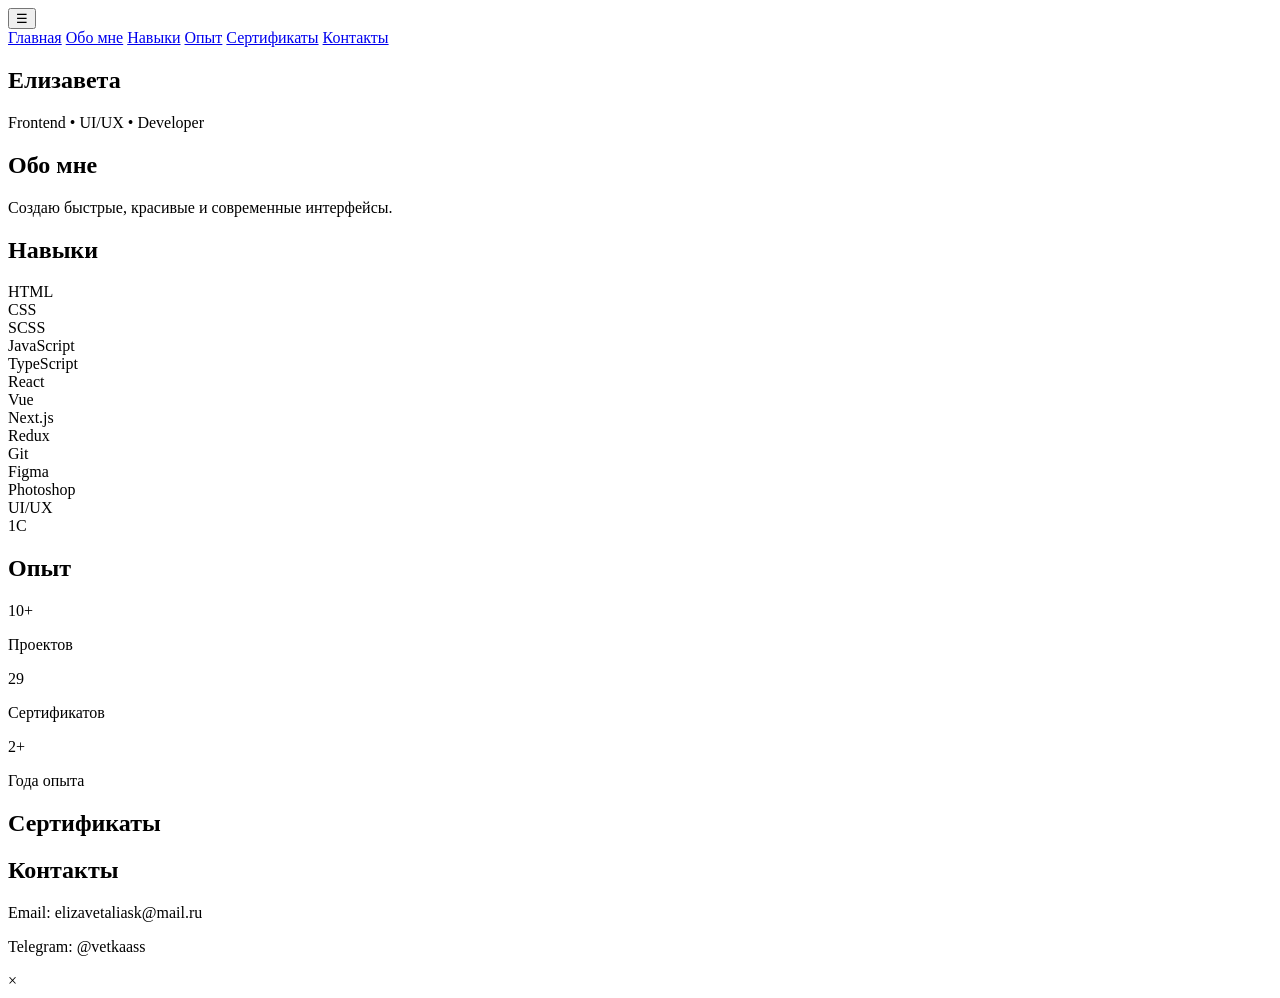
==== index.html @ 57d56503 "index.html" ====
<!DOCTYPE html>
<html lang="ru">
<head>
  <meta charset="UTF-8">
  <meta name="viewport" content="width=device-width, initial-scale=1">
  <title>Elizaveta — Portfolio</title>

  <link rel="stylesheet" href="style.css">
  <link href="https://fonts.googleapis.com/css2?family=Inter:wght@300;400;600;700&display=swap" rel="stylesheet">
</head>

<body>

<div class="bg"></div>
<div class="noise"></div>

<button class="menu" id="menuBtn">☰</button>

<nav class="sidebar" id="sidebar">
  <a href="#hero">Главная</a>
  <a href="#about">Обо мне</a>
  <a href="#skills">Навыки</a>
  <a href="#stats">Опыт</a>
  <a href="#certs">Сертификаты</a>
  <a href="#contacts">Контакты</a>
</nav>

<main>

<section class="hero" id="hero">
  <h1 class="title">Елизавета</h1>
  <p class="subtitle">Frontend • UI/UX • Developer</p>
</section>

<section class="card" id="about">
  <h2>Обо мне</h2>
  <p>Создаю быстрые, красивые и современные интерфейсы.</p>
</section>

<section class="card" id="skills">
  <h2>Навыки</h2>

  <div class="grid">
    <div class="chip">HTML</div>
    <div class="chip">CSS</div>
    <div class="chip">SCSS</div>
    <div class="chip">JavaScript</div>
    <div class="chip">TypeScript</div>
    <div class="chip">React</div>
    <div class="chip">Vue</div>
    <div class="chip">Next.js</div>
    <div class="chip">Redux</div>
    <div class="chip">Git</div>
    <div class="chip">Figma</div>
    <div class="chip">Photoshop</div>
    <div class="chip">UI/UX</div>
    <div class="chip">1C</div>
  </div>
</section>

<section class="card" id="stats">
  <h2>Опыт</h2>

  <div class="stats">
    <div><span>10+</span><p>Проектов</p></div>
    <div><span>29</span><p>Сертификатов</p></div>
    <div><span>2+</span><p>Года опыта</p></div>
  </div>
</section>

<section class="card" id="certs">
  <h2>Сертификаты</h2>
  <div class="gallery" id="gallery"></div>
</section>

<section class="card" id="contacts">
  <h2>Контакты</h2>
  <p>Email: elizavetaliask@mail.ru</p>
  <p>Telegram: @vetkaass</p>
</section>

</main>


<div class="modal" id="modal">
  <span id="close">×</span>
  <img id="modalImg">
</div>

<script src="script.js"></script>
</body>
</html>
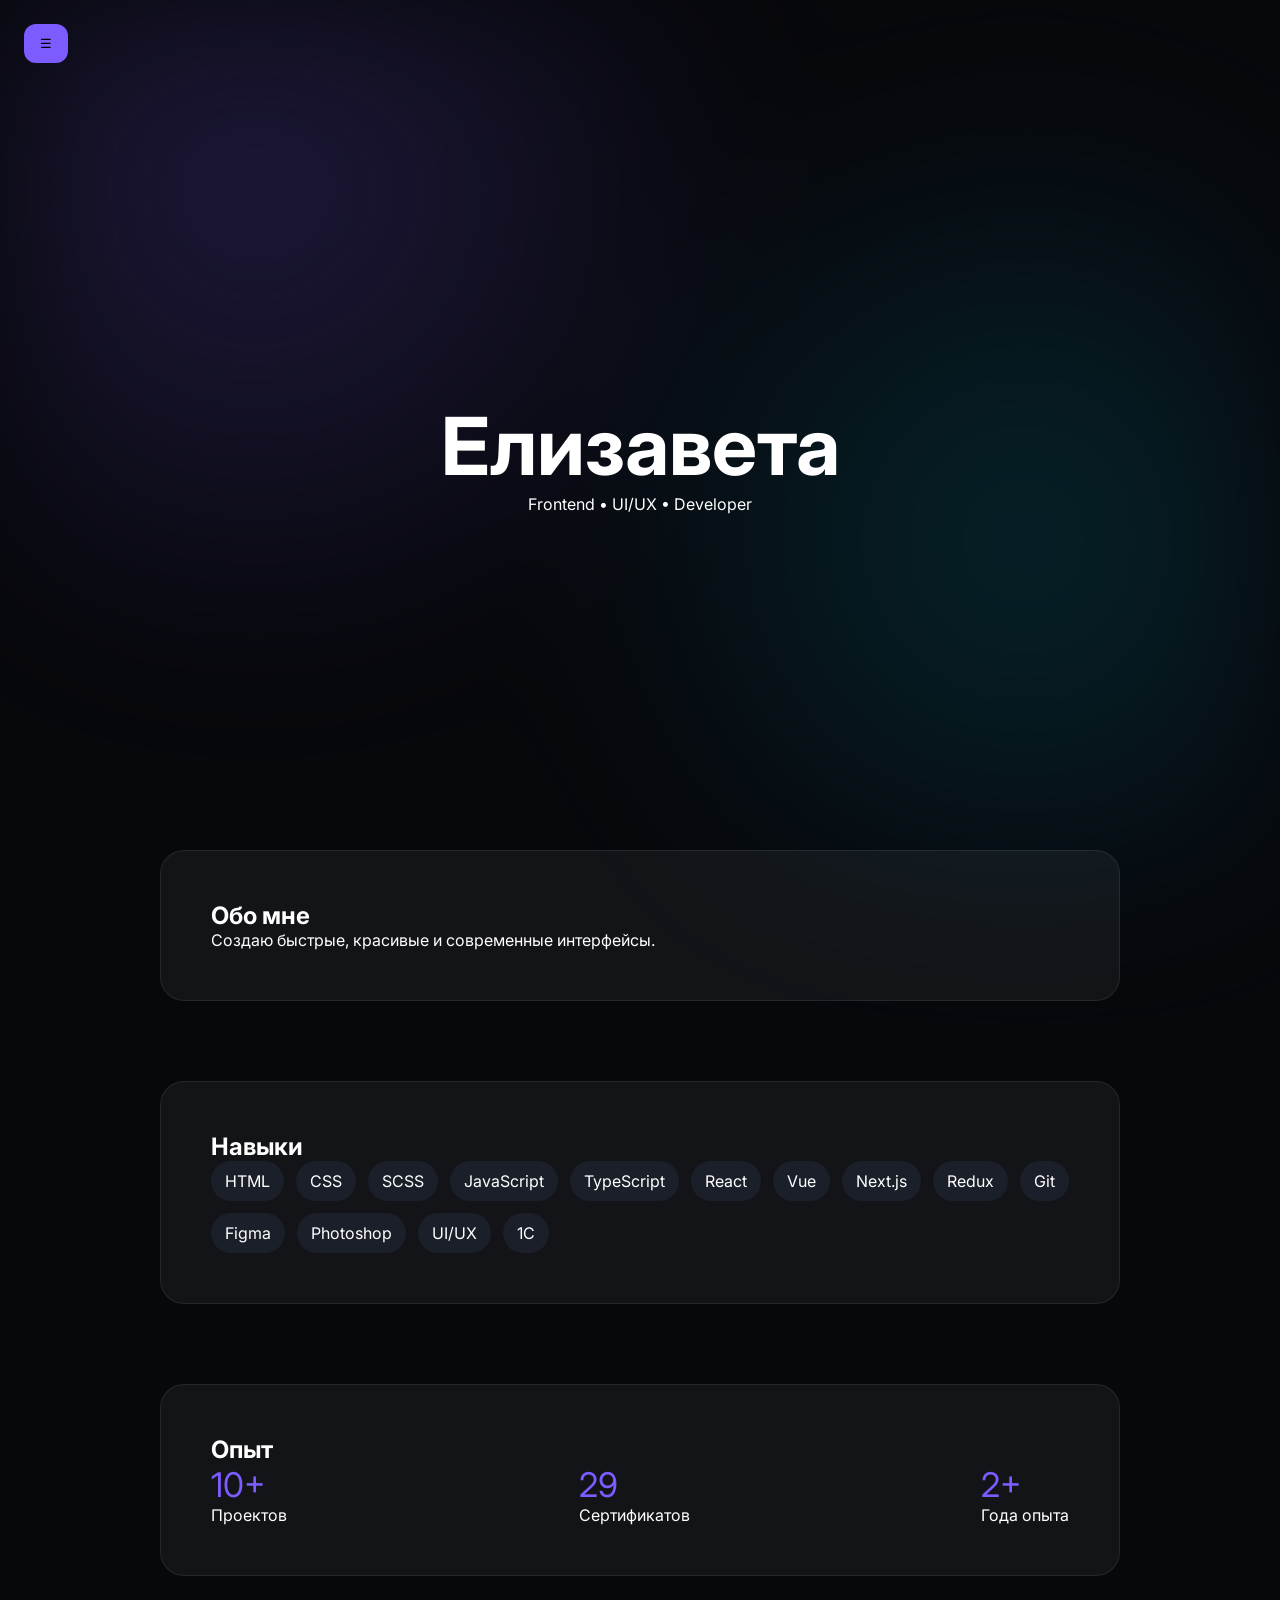
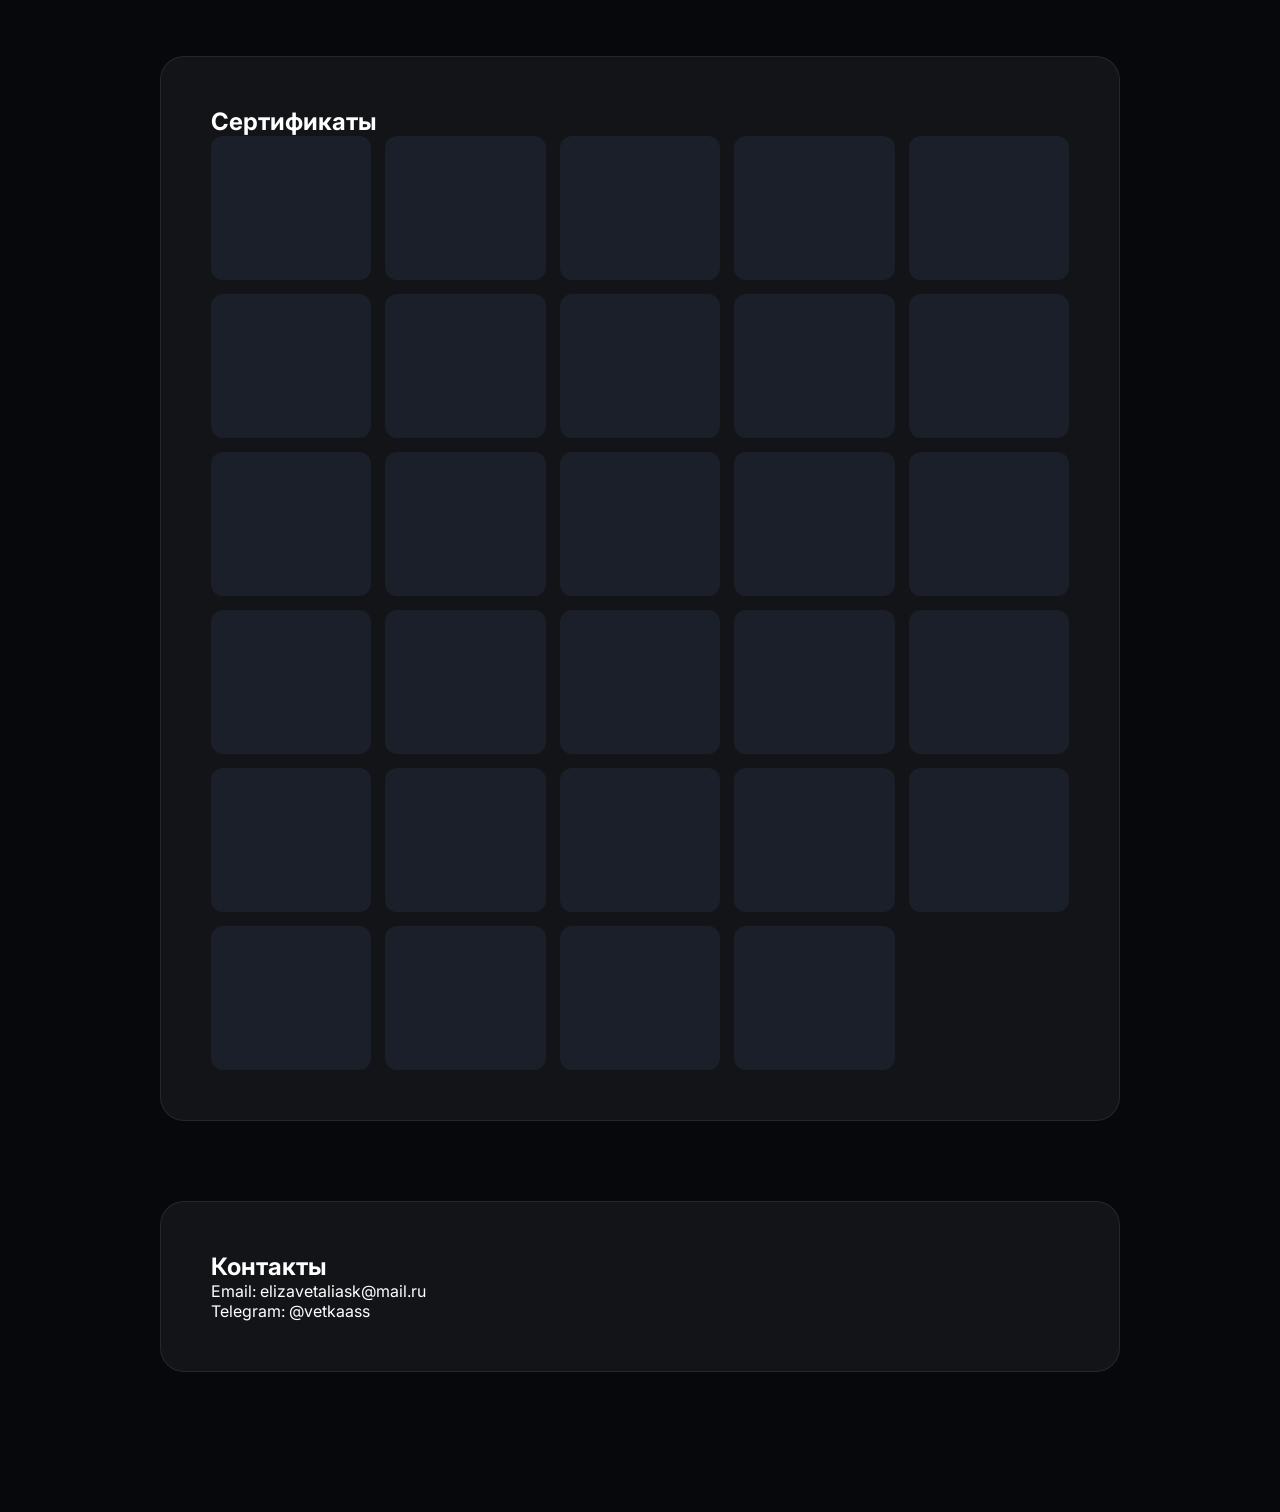
==== commit 34786af5: "change" ====
--- a/index.html
+++ b/index.html
@@ -5,7 +5,7 @@
   <meta name="viewport" content="width=device-width, initial-scale=1">
   <title>Elizaveta — Portfolio</title>
 
-  <link rel="stylesheet" href="style.css">
+  <link rel="stylesheet" href="project/style.css">
   <link href="https://fonts.googleapis.com/css2?family=Inter:wght@300;400;600;700&display=swap" rel="stylesheet">
 </head>
 
@@ -87,6 +87,6 @@
   <img id="modalImg">
 </div>
 
-<script src="script.js"></script>
+<script src="project/script.js"></script>
 </body>
 </html>
--- a/project/style.css
+++ b/project/style.css
@@ -0,0 +1,176 @@
+*{
+  margin:0;
+  padding:0;
+  box-sizing:border-box;
+}
+
+body{
+  font-family:Inter;
+  background:#07080c;
+  color:#fff;
+  overflow-x:hidden;
+}
+
+.noise{
+  position:fixed;
+  inset:0;
+  background:url("https://www.transparenttextures.com/patterns/noise.png");
+  opacity:.03;
+  pointer-events:none;
+}
+
+.bg{
+  position:fixed;
+  inset:0;
+  background:
+    radial-gradient(circle at 20% 20%, #7c5cff33, transparent 40%),
+    radial-gradient(circle at 80% 60%, #00d4ff22, transparent 40%);
+  filter:blur(80px);
+  z-index:-1;
+}
+
+.menu{
+  position:fixed;
+  top:24px;
+  left:24px;
+  padding:12px 16px;
+  border-radius:12px;
+  background:#7c5cff;
+  border:none;
+  cursor:pointer;
+  z-index:1000;
+}
+
+.sidebar{
+  position:fixed;
+  left:-280px;
+  top:0;
+  width:280px;
+  height:100%;
+  background:rgba(20,20,30,.9);
+  backdrop-filter:blur(20px);
+  padding:60px 40px;
+  transition:.4s;
+}
+
+.sidebar.open{left:0}
+
+.sidebar a{
+  display:block;
+  padding:10px 14px;
+  margin:10px 0;
+  border-radius:10px;
+  color:#aaa;
+  text-decoration:none;
+  transition:.25s;
+}
+
+.sidebar a:hover{
+  background:rgba(124,92,255,.15);
+  color:#fff;
+  transform:translateX(6px);
+}
+
+main{
+  max-width:1000px;
+  margin:auto;
+  padding:140px 20px;
+  display:flex;
+  flex-direction:column;
+  gap:80px;
+}
+
+.hero{
+  text-align:center;
+  height:70vh;
+  display:flex;
+  flex-direction:column;
+  justify-content:center;
+}
+
+.title{
+  font-size:80px;
+  will-change:transform;
+}
+
+.card{
+  padding:50px;
+  border-radius:24px;
+  background:rgba(255,255,255,.05);
+  border:1px solid rgba(255,255,255,.08);
+}
+
+.grid{
+  display:flex;
+  flex-wrap:wrap;
+  gap:12px;
+}
+
+.chip{
+  padding:10px 14px;
+  border-radius:999px;
+  background:#1b1f2a;
+}
+
+.stats{
+  display:flex;
+  justify-content:space-between;
+}
+
+.stats span{
+  font-size:34px;
+  color:#7c5cff;
+}
+
+.gallery{
+  display:grid;
+  grid-template-columns:repeat(auto-fill,minmax(140px,1fr));
+  gap:14px;
+}
+
+.item{
+  border-radius:12px;
+  overflow:hidden;
+  background:#1b1f2a;
+  cursor:pointer;
+}
+
+.item img{
+  width:100%;
+  height:140px;
+  object-fit:cover;
+  content-visibility:auto;
+  transition:.3s;
+}
+
+
+.modal{
+  position:fixed;
+  inset:0;
+  background:rgba(0,0,0,.95);
+  display:flex;
+  justify-content:center;
+  align-items:center;
+  opacity:0;
+  visibility:hidden;
+  transition:.25s;
+}
+
+.modal.show{
+  opacity:1;
+  visibility:visible;
+}
+
+.modal img{
+  max-width:85%;
+  max-height:85%;
+  border-radius:12px;
+}
+
+#close{
+  position:absolute;
+  top:20px;
+  right:30px;
+  font-size:40px;
+  cursor:pointer;
+}
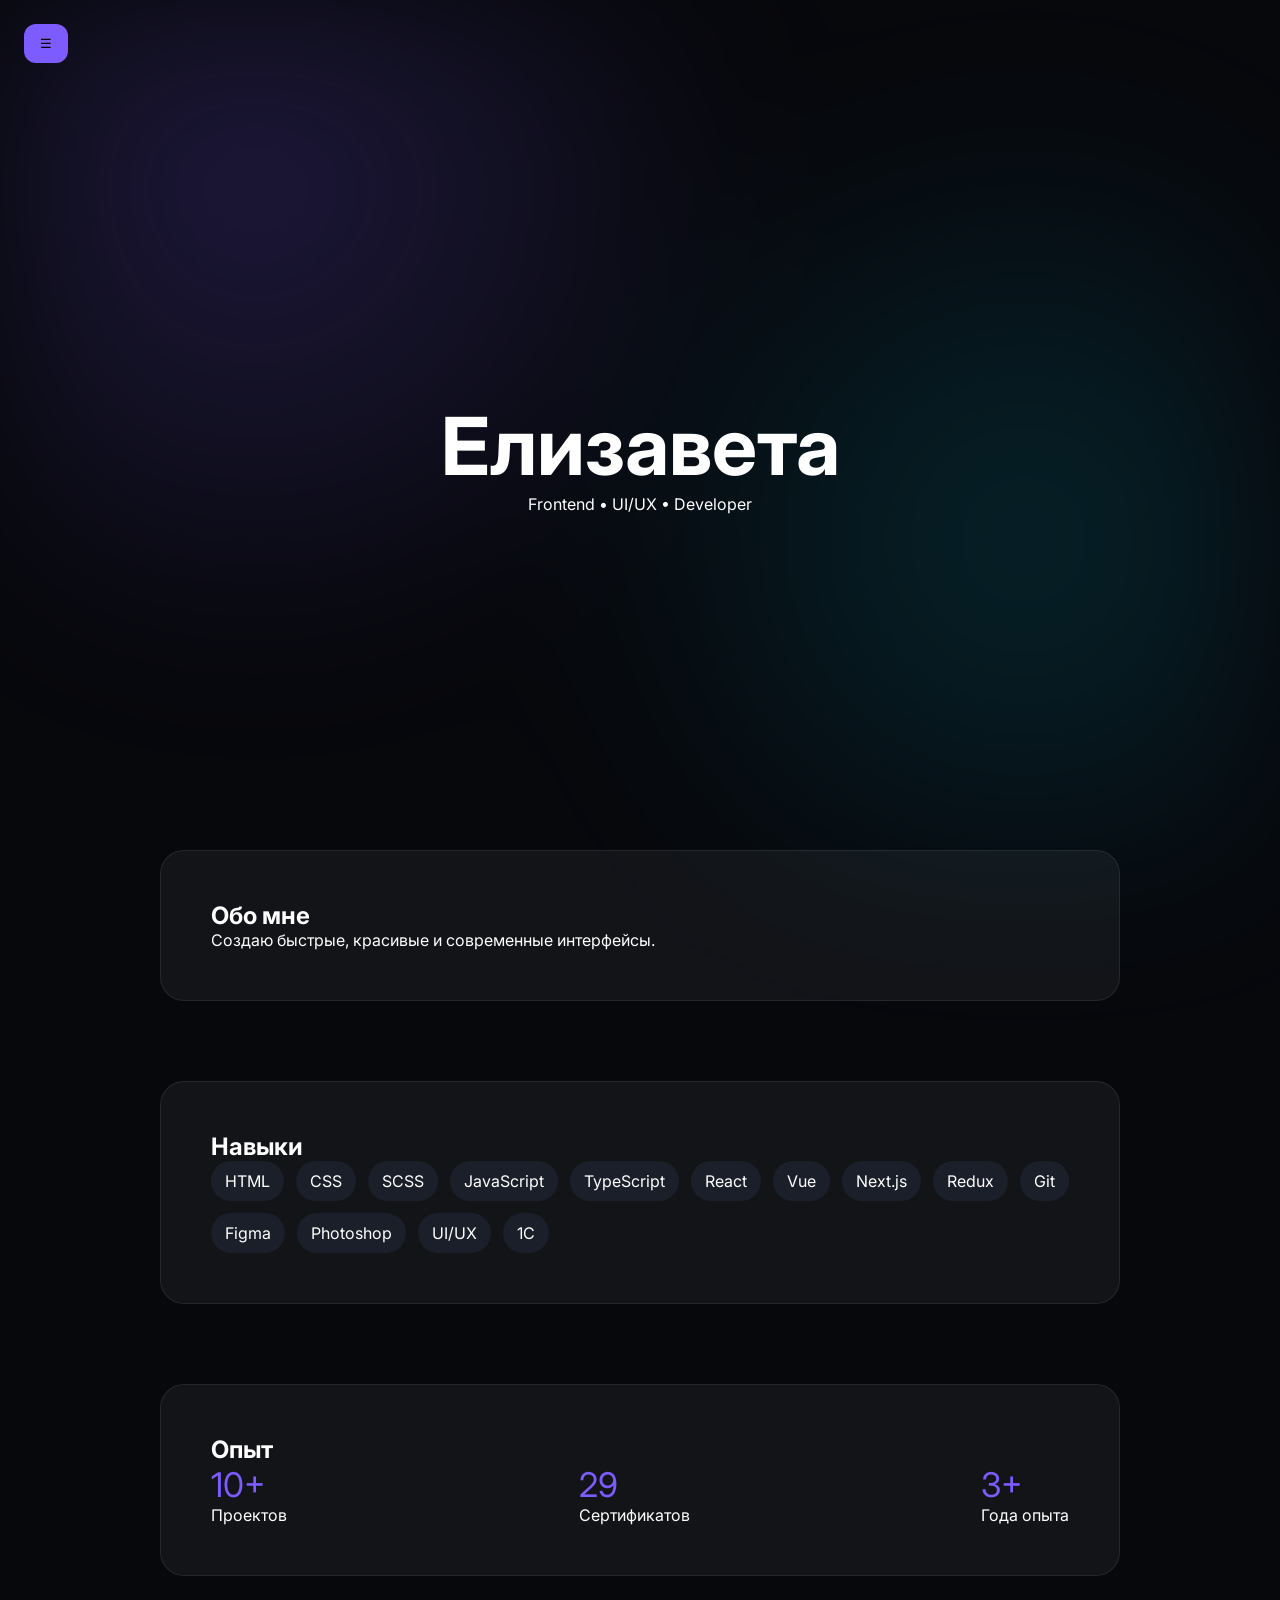
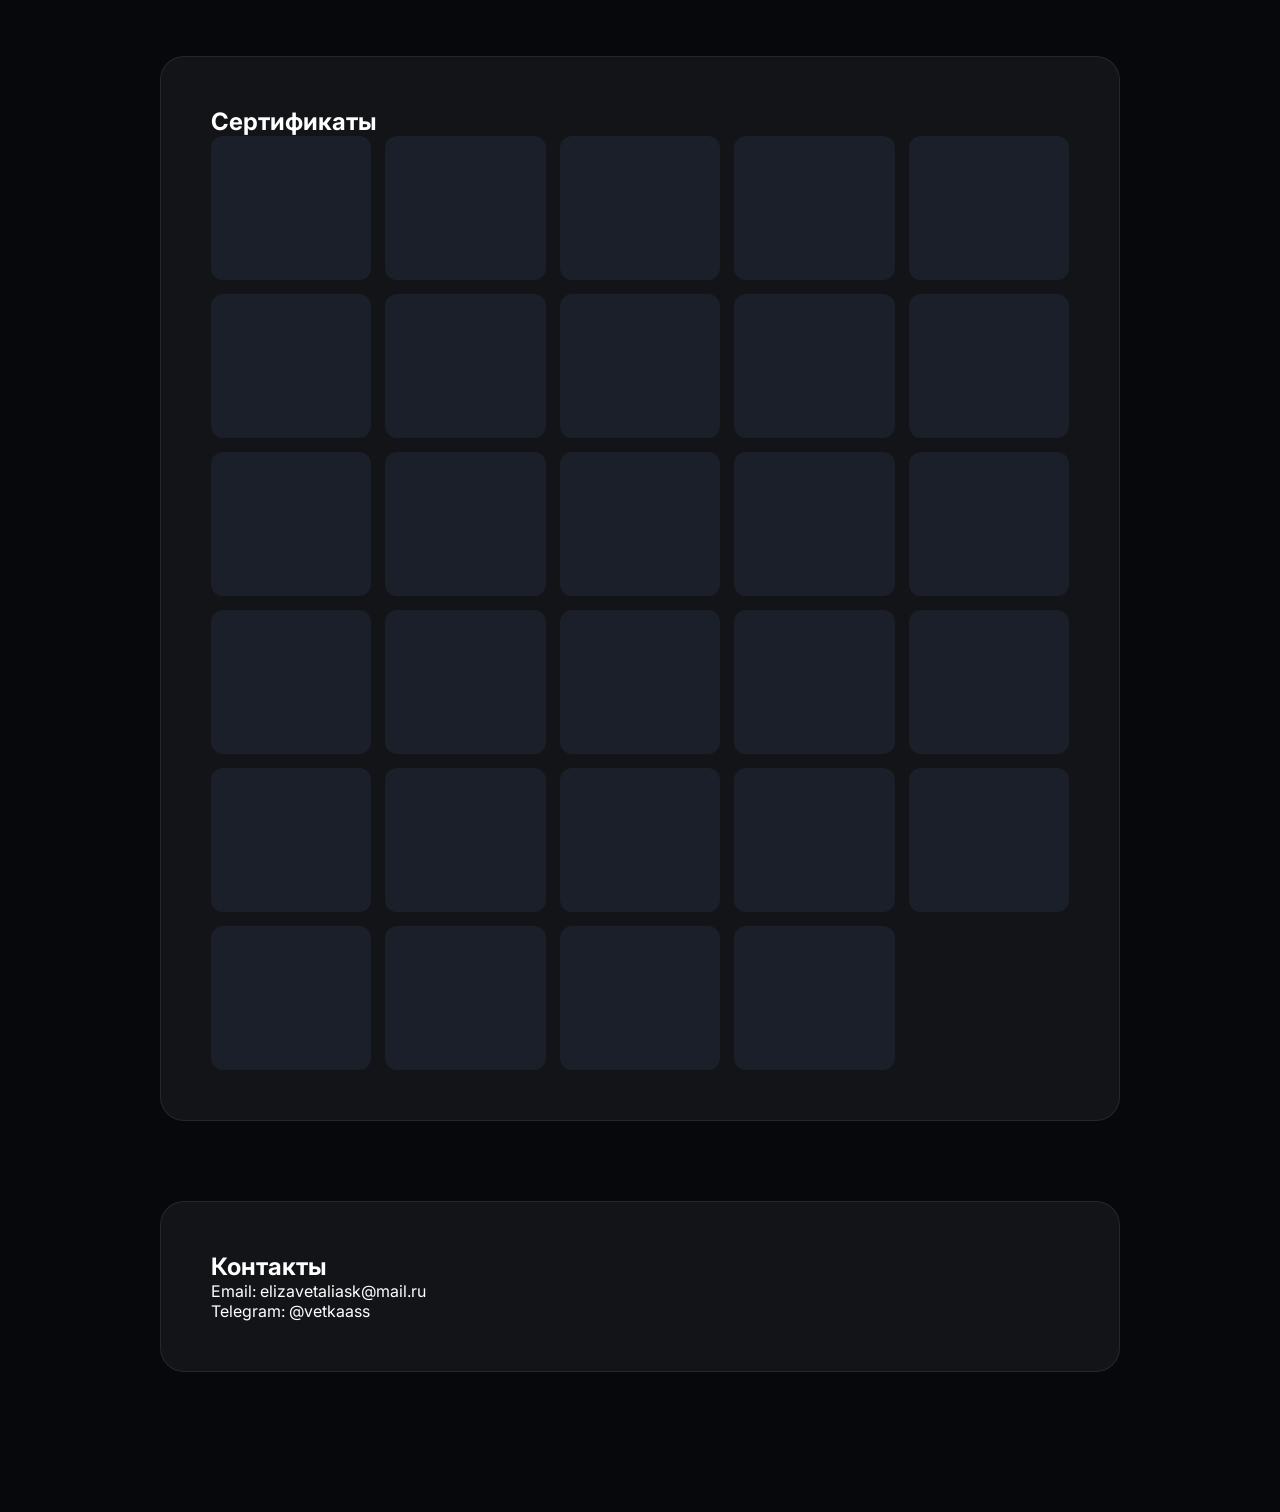
==== commit f5bfd66a: "change" ====
--- a/index.html
+++ b/index.html
@@ -64,7 +64,7 @@
   <div class="stats">
     <div><span>10+</span><p>Проектов</p></div>
     <div><span>29</span><p>Сертификатов</p></div>
-    <div><span>2+</span><p>Года опыта</p></div>
+    <div><span>3+</span><p>Года опыта</p></div>
   </div>
 </section>
 
@@ -81,12 +81,12 @@
 
 </main>
 
-
 <div class="modal" id="modal">
   <span id="close">×</span>
   <img id="modalImg">
 </div>
 
 <script src="project/script.js"></script>
+
 </body>
-</html>
+</html>
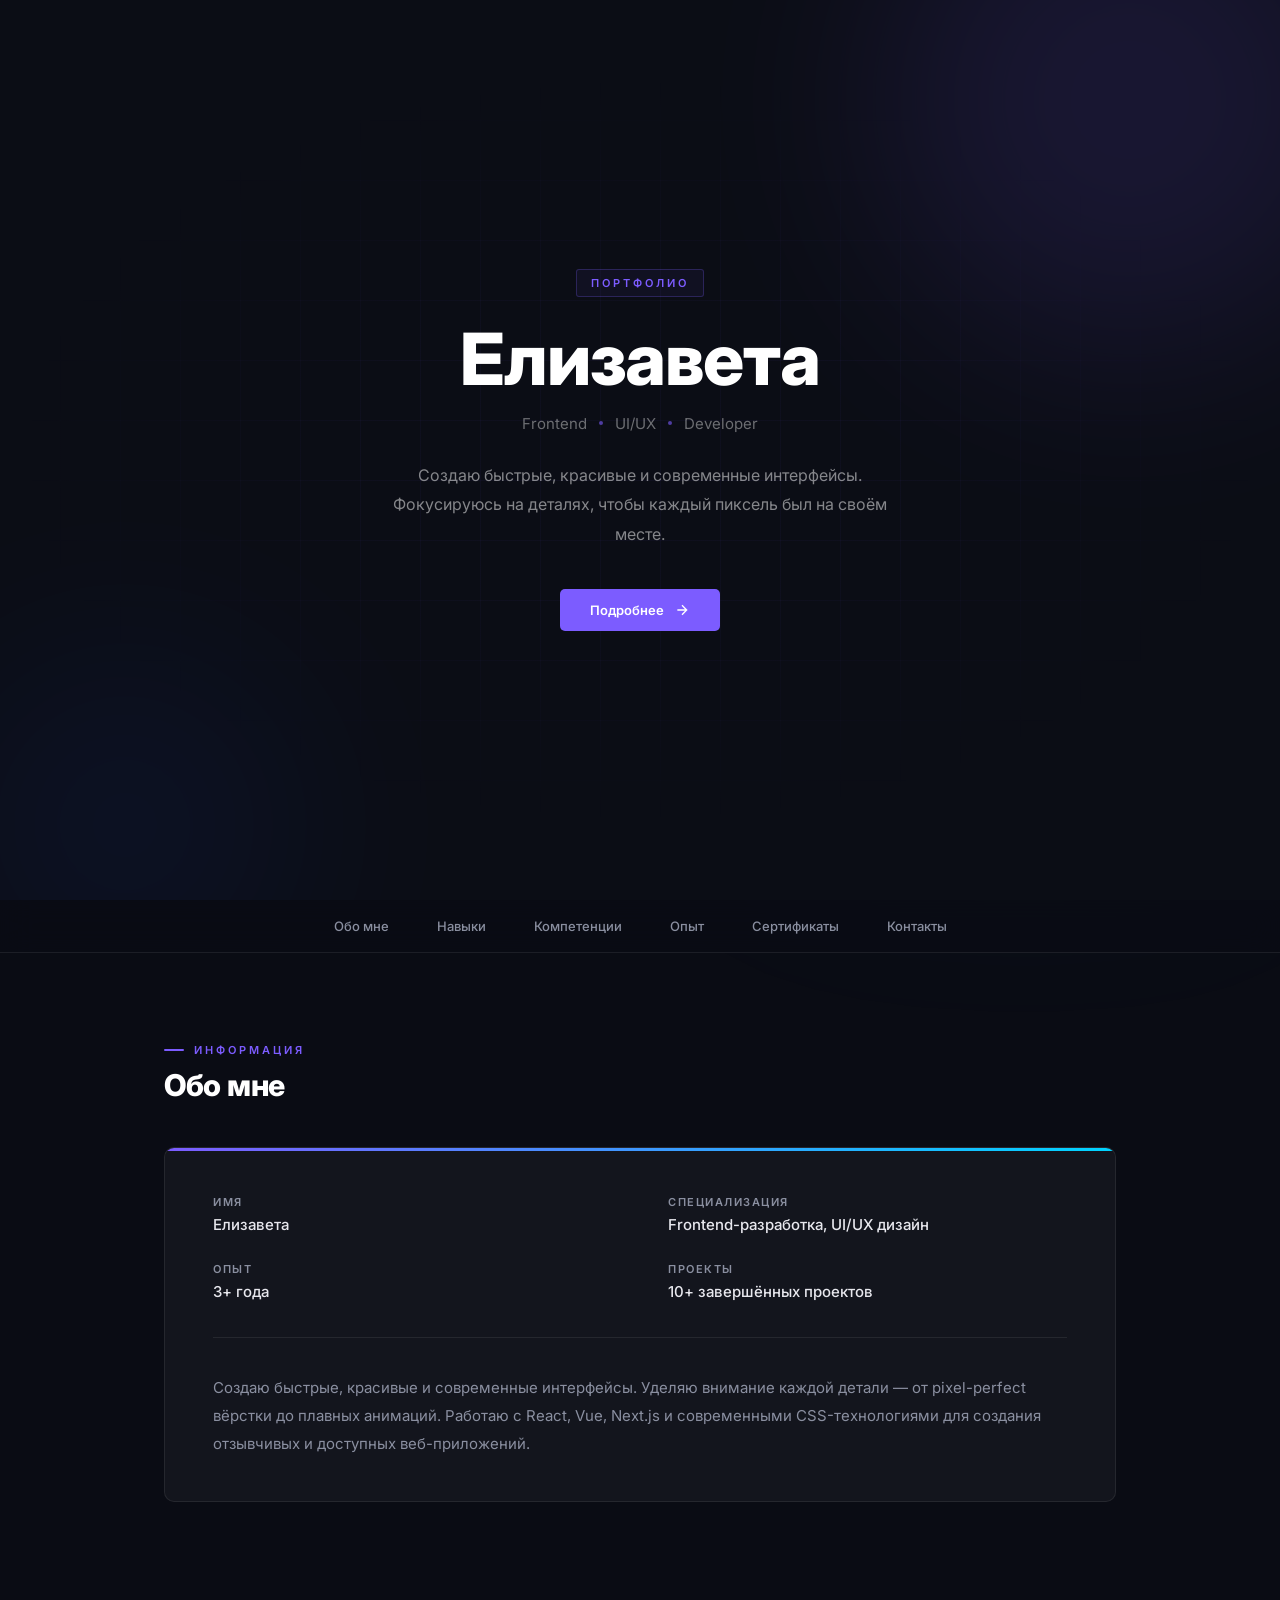
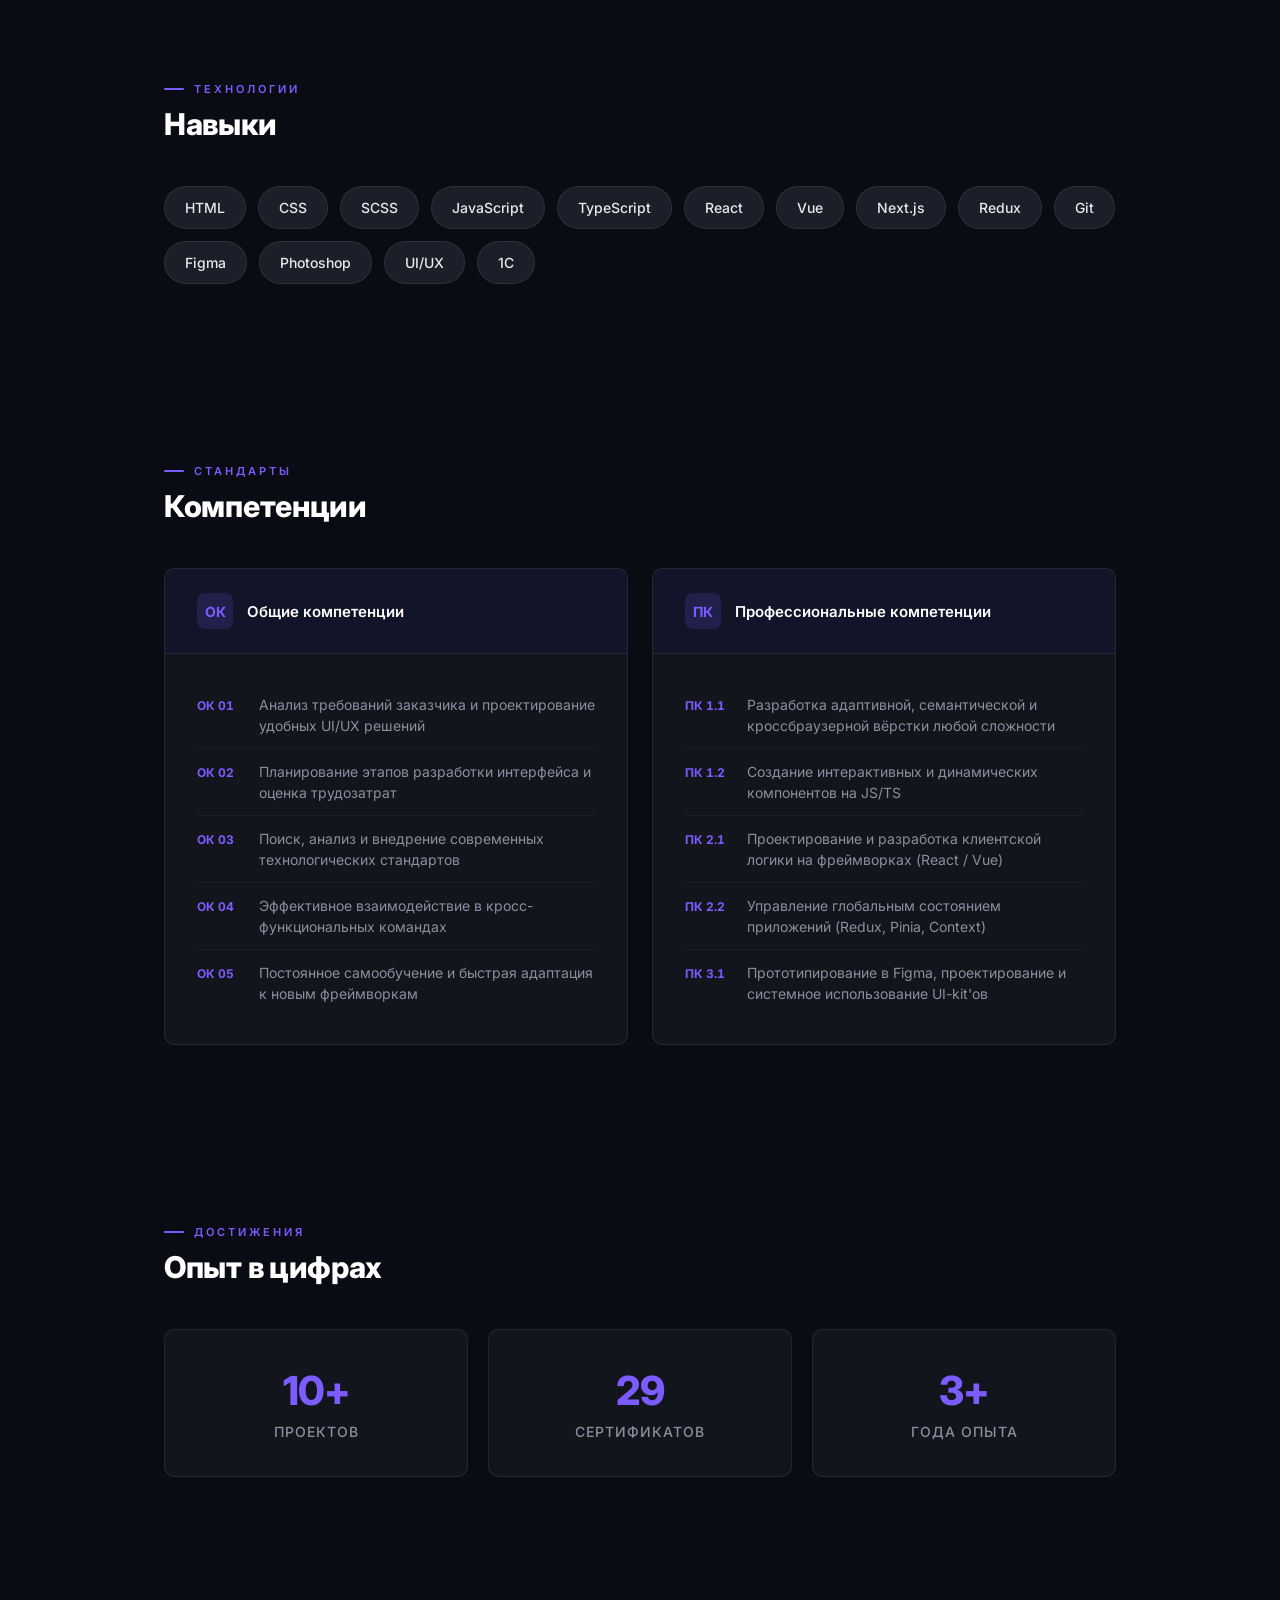
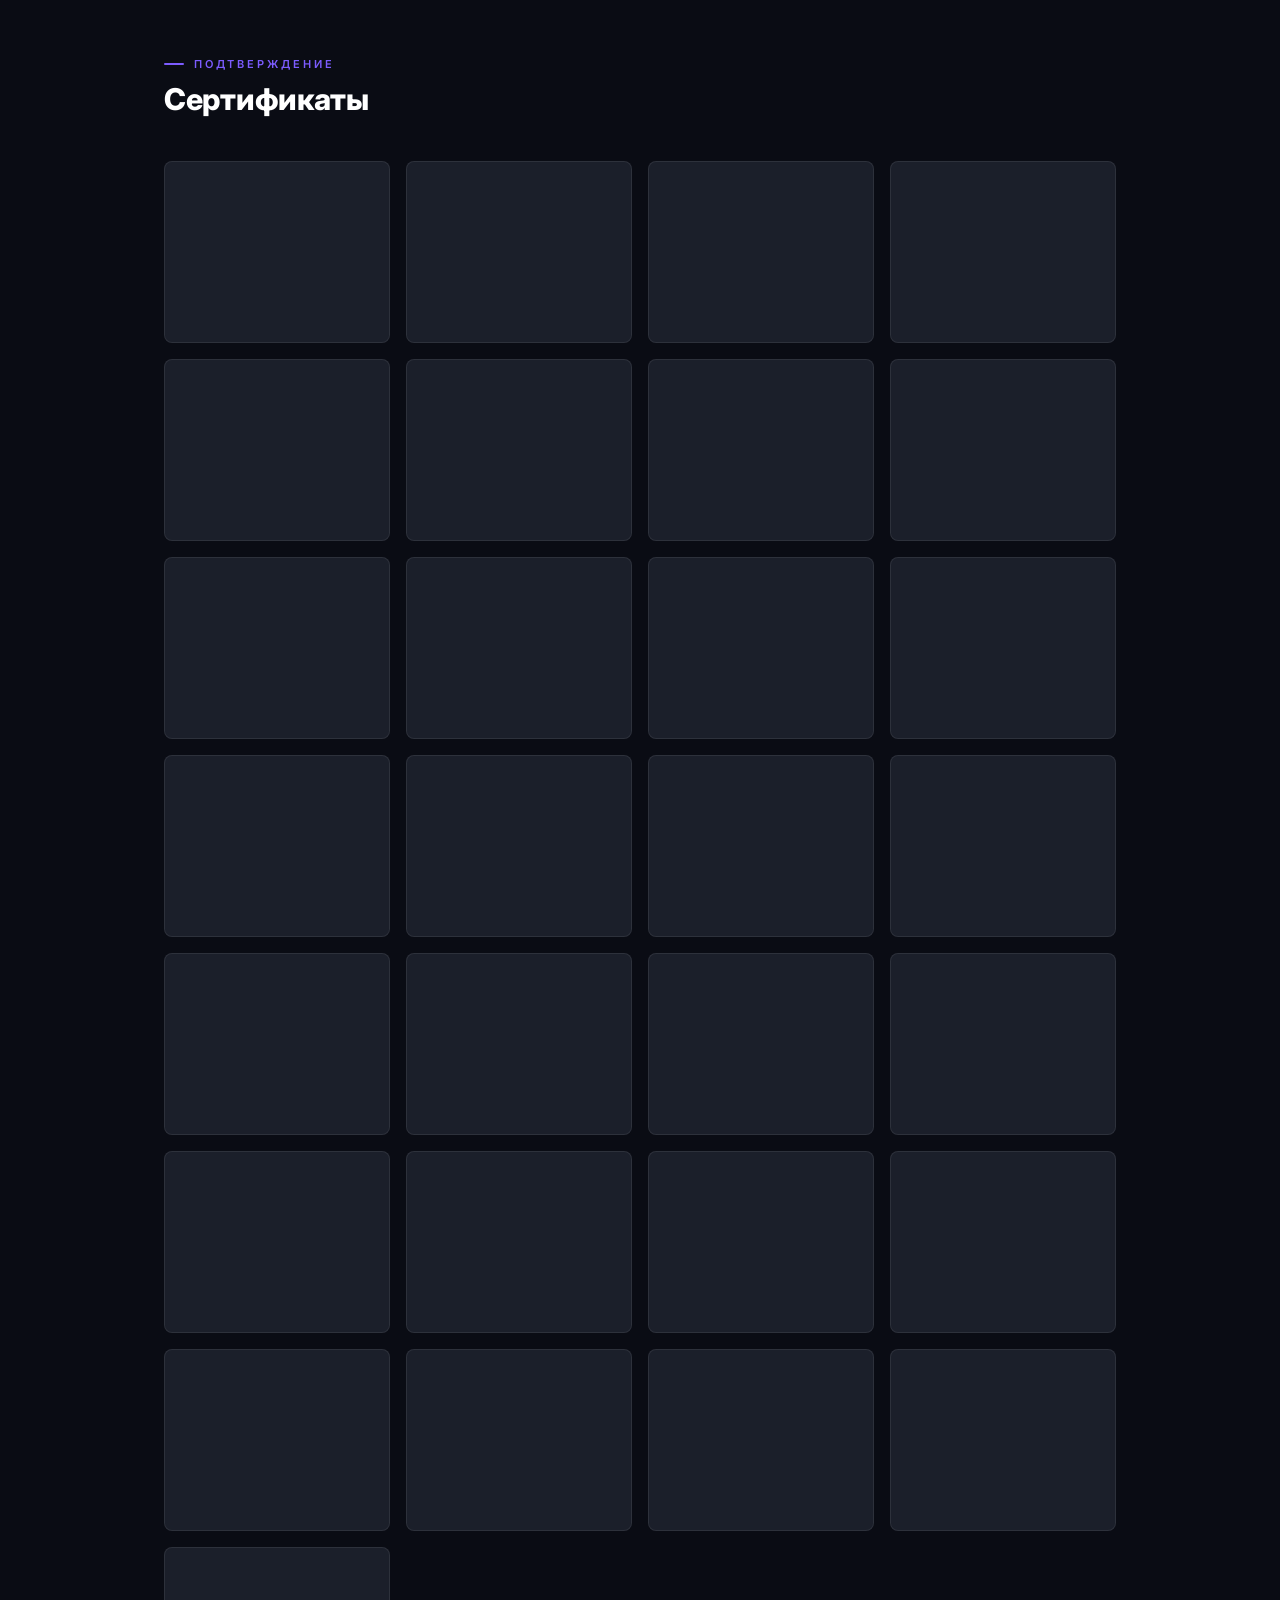
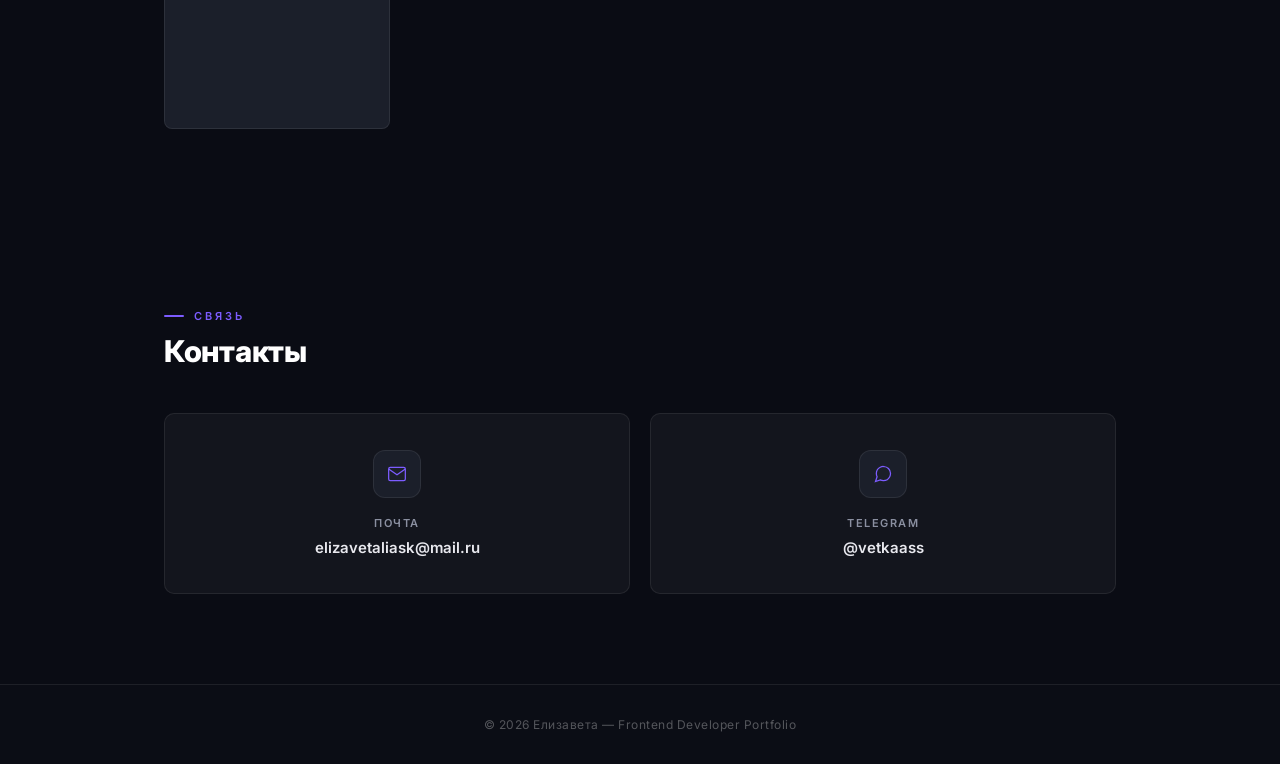
==== commit 172f65fa: "Refactor index.html for layout and content updates Updated HTML structure and styles for improved la" ====
--- a/index.html
+++ b/index.html
@@ -1,92 +1,818 @@
 <!DOCTYPE html>
 <html lang="ru">
 <head>
-  <meta charset="UTF-8">
-  <meta name="viewport" content="width=device-width, initial-scale=1">
-  <title>Elizaveta — Portfolio</title>
-
-  <link rel="stylesheet" href="project/style.css">
-  <link href="https://fonts.googleapis.com/css2?family=Inter:wght@300;400;600;700&display=swap" rel="stylesheet">
+<meta charset="UTF-8">
+<meta name="viewport" content="width=device-width, initial-scale=1.0">
+<title>Elizaveta — Portfolio</title>
+<style>
+@import url('https://fonts.googleapis.com/css2?family=Inter:wght@300;400;500;600;700;800&display=swap');
+
+*{margin:0;padding:0;box-sizing:border-box;}
+
+:root{
+    --navy:#0B0D15;
+    --navy-mid:#12152A;
+    --navy-light:#1B1F2A;
+    --accent:#7C5CFF;
+    --accent-glow:rgba(124,92,255,.15);
+    --accent2:#00D4FF;
+    --bg:#0A0C14;
+    --white:#FFFFFF;
+    --text:#E8E8EE;
+    --muted:#8A8FA0;
+    --border:rgba(255,255,255,.08);
+    --card-bg:rgba(255,255,255,.04);
+}
+
+html{scroll-behavior:smooth;}
+body{font-family:'Inter',sans-serif;background:var(--bg);color:var(--text);overflow-x:hidden;}
+
+/* ========== NOISE & BG ========== */
+.noise{
+    position:fixed;inset:0;
+    background:url("https://www.transparenttextures.com/patterns/noise.png");
+    opacity:.03;pointer-events:none;z-index:9998;
+}
+
+.bg-gradients{
+    position:fixed;inset:0;
+    background:
+        radial-gradient(circle at 20% 20%, rgba(124,92,255,.15), transparent 40%),
+        radial-gradient(circle at 80% 60%, rgba(0,212,255,.1), transparent 40%);
+    filter:blur(80px);
+    z-index:-1;
+    pointer-events:none;
+}
+
+/* ========== HEADER / HERO ========== */
+header{
+    position:relative;
+    min-height:100vh;
+    background:var(--navy);
+    display:flex;
+    align-items:center;
+    justify-content:center;
+    padding:60px 40px;
+    overflow:hidden;
+}
+
+.grid-bg{
+    position:absolute;inset:0;
+    background-image:
+        linear-gradient(rgba(124,92,255,.04) 1px, transparent 1px),
+        linear-gradient(90deg, rgba(124,92,255,.04) 1px, transparent 1px);
+    background-size:60px 60px;
+    mask-image:radial-gradient(ellipse 70% 60% at 50% 50%, black 30%, transparent 70%);
+    -webkit-mask-image:radial-gradient(ellipse 70% 60% at 50% 50%, black 30%, transparent 70%);
+}
+
+.orb{position:absolute;border-radius:50%;filter:blur(100px);pointer-events:none;}
+.orb-1{width:500px;height:500px;background:var(--accent);top:-150px;right:-100px;opacity:.12;}
+.orb-2{width:350px;height:350px;background:#1e40af;bottom:-100px;left:-50px;opacity:.1;}
+
+.hero{
+    position:relative;z-index:2;
+    max-width:1000px;width:100%;
+    text-align:center;
+    display:flex;flex-direction:column;
+    align-items:center;justify-content:center;
+}
+
+.hero .tag{
+    display:inline-block;
+    font-size:11px;font-weight:600;
+    letter-spacing:3px;text-transform:uppercase;
+    color:var(--accent);
+    margin-bottom:22px;
+    padding:6px 14px;
+    border:1px solid rgba(124,92,255,.25);
+    border-radius:3px;
+    background:rgba(124,92,255,.06);
+}
+
+.hero-title{
+    font-size:72px;font-weight:800;
+    line-height:1.1;margin-bottom:16px;
+    letter-spacing:-1px;
+    color:var(--white);
+    will-change:transform;
+}
+
+.hero .meta{
+    font-size:15px;
+    color:rgba(255,255,255,.4);
+    margin-bottom:28px;
+    display:flex;align-items:center;gap:12px;
+    justify-content:center;
+}
+
+.meta-dot{width:4px;height:4px;border-radius:50%;background:var(--accent);opacity:.6;}
+
+.hero p{
+    font-size:16px;line-height:1.85;
+    color:rgba(255,255,255,.5);
+    max-width:520px;margin-bottom:40px;
+}
+
+.hero-btn{
+    display:inline-flex;align-items:center;gap:10px;
+    padding:13px 30px;
+    font-size:13px;font-weight:600;
+    color:var(--white);background:var(--accent);
+    text-decoration:none;border-radius:5px;
+    transition:box-shadow .3s, transform .2s;
+}
+.hero-btn:hover{box-shadow:0 6px 24px rgba(124,92,255,.35);transform:translateY(-1px);}
+.hero-btn svg{width:16px;height:16px;fill:none;stroke:currentColor;stroke-width:2;transition:transform .2s;}
+.hero-btn:hover svg{transform:translateX(3px);}
+
+/* ========== NAV ========== */
+nav{
+    position:sticky;top:0;z-index:1000;
+    background:rgba(10,12,20,.85);
+    backdrop-filter:blur(16px);-webkit-backdrop-filter:blur(16px);
+    border-bottom:1px solid var(--border);
+}
+
+.nav-inner{
+    max-width:1000px;margin:auto;
+    display:flex;justify-content:center;gap:8px;
+    padding:8px 0;
+}
+
+nav a{
+    padding:10px 20px;
+    font-size:13px;font-weight:500;
+    color:var(--muted);text-decoration:none;
+    border-radius:6px;
+    transition:color .2s, background .2s;
+}
+
+nav a:hover{color:var(--white);background:rgba(255,255,255,.06);}
+nav a.active{color:var(--accent);background:var(--accent-glow);font-weight:600;}
+
+/* ========== SECTIONS ========== */
+.container{max-width:1000px;margin:auto;padding:0 24px;}
+section{padding:90px 0;}
+
+.section-label{
+    font-size:11px;font-weight:600;
+    letter-spacing:3px;text-transform:uppercase;
+    color:var(--accent);margin-bottom:10px;
+    display:flex;align-items:center;gap:10px;
+}
+.section-label::before{content:'';width:20px;height:2px;background:var(--accent);border-radius:1px;}
+
+section h2{
+    font-size:30px;font-weight:800;
+    color:var(--white);margin-bottom:44px;
+    letter-spacing:-.3px;
+}
+
+/* ========== ABOUT ========== */
+.about-card{
+    background:var(--card-bg);
+    border-radius:10px;border:1px solid var(--border);
+    overflow:hidden;transition:box-shadow .3s;
+}
+.about-card:hover{box-shadow:0 8px 32px rgba(124,92,255,.08);}
+.about-top{height:3px;background:linear-gradient(90deg,var(--accent),var(--accent2));}
+.about-body{padding:44px 48px;}
+
+.about-grid{
+    display:grid;grid-template-columns:1fr 1fr;
+    gap:28px 56px;margin-bottom:36px;
+}
+
+.about-item .a-label{
+    font-size:11px;font-weight:600;
+    letter-spacing:1.5px;text-transform:uppercase;
+    color:var(--muted);margin-bottom:6px;
+}
+.about-item .a-value{font-size:15px;font-weight:500;color:var(--text);}
+.about-line{height:1px;background:var(--border);margin-bottom:36px;}
+.about-text{font-size:15px;line-height:1.85;color:var(--muted);}
+
+/* ========== SKILLS / CHIPS ========== */
+.skills-grid{
+    display:flex;flex-wrap:wrap;gap:12px;
+}
+
+.chip{
+    padding:12px 20px;
+    border-radius:999px;
+    background:var(--navy-light);
+    border:1px solid var(--border);
+    font-size:14px;font-weight:500;
+    color:var(--text);
+    transition:all .3s;
+}
+
+.chip:hover{
+    border-color:var(--accent);
+    background:rgba(124,92,255,.1);
+    transform:translateY(-2px);
+    box-shadow:0 4px 16px rgba(124,92,255,.15);
+}
+
+/* ========== COMPETENCIES ========== */
+.comp-grid{display:grid;grid-template-columns:1fr 1fr;gap:24px;}
+
+.comp-card{
+    background:var(--card-bg);border:1px solid var(--border);
+    border-radius:10px;overflow:hidden;
+    transition:box-shadow .3s, transform .3s;
+}
+.comp-card:hover{transform:translateY(-3px);box-shadow:0 10px 30px rgba(124,92,255,.12);}
+
+.comp-card-top{
+    padding:24px 32px;background:var(--navy-mid);
+    display:flex;align-items:center;gap:14px;
+    border-bottom:1px solid var(--border);
+}
+
+.comp-num{
+    width:36px;height:36px;
+    background:var(--accent-glow);
+    border-radius:8px;
+    display:flex;align-items:center;justify-content:center;
+    font-size:14px;font-weight:700;color:var(--accent);
+}
+
+.comp-card-top h3{font-size:15px;font-weight:600;color:var(--white);}
+.comp-card-body{padding:28px 32px;}
+
+.comp-row{
+    display:flex;gap:14px;align-items:baseline;
+    padding:12px 0;border-bottom:1px solid rgba(255,255,255,.03);
+}
+.comp-row:last-child{border-bottom:none;}
+.comp-row .code{
+    font-size:12px;font-weight:700;
+    color:var(--accent);min-width:48px;flex-shrink:0;
+    font-variant-numeric:tabular-nums;
+}
+.comp-row .desc{font-size:14px;color:var(--muted);line-height:1.5;}
+
+/* ========== STATS ========== */
+.stats-grid{
+    display:grid;grid-template-columns:1fr 1fr 1fr;
+    gap:20px;
+}
+
+.stat-card{
+    padding:36px 28px;
+    background:var(--card-bg);
+    border:1px solid var(--border);
+    border-radius:10px;
+    text-align:center;
+    transition:transform .3s, box-shadow .3s;
+    position:relative;overflow:hidden;
+}
+
+.stat-card::before{
+    content:'';position:absolute;top:0;left:0;right:0;height:3px;
+    background:var(--accent);transform:scaleX(0);transition:transform .3s;
+}
+.stat-card:hover::before{transform:scaleX(1);}
+.stat-card:hover{transform:translateY(-3px);box-shadow:0 8px 28px rgba(124,92,255,.1);}
+
+.stat-number{
+    font-size:40px;font-weight:800;
+    color:var(--accent);margin-bottom:8px;
+    letter-spacing:-1px;
+}
+
+.stat-label{
+    font-size:14px;font-weight:500;
+    color:var(--muted);
+    text-transform:uppercase;
+    letter-spacing:1px;
+}
+
+/* ========== CERTIFICATES ========== */
+.cert-grid{
+    display:grid;
+    grid-template-columns:repeat(auto-fill,minmax(200px,1fr));
+    gap:16px;
+}
+
+.cert-item{
+    position:relative;overflow:hidden;
+    border-radius:8px;cursor:pointer;
+    background:var(--navy-light);
+    border:1px solid var(--border);
+    transition:transform .35s, box-shadow .35s;
+}
+.cert-item:hover{transform:translateY(-4px);box-shadow:0 12px 32px rgba(124,92,255,.15);}
+
+.cert-item img{
+    width:100%;height:180px;
+    object-fit:cover;display:block;
+    transition:transform .4s;
+    content-visibility:auto;
+}
+.cert-item:hover img{transform:scale(1.04);}
+
+.cert-hover{
+    position:absolute;inset:0;
+    background:rgba(11,13,21,.7);
+    display:flex;align-items:center;justify-content:center;
+    opacity:0;transition:opacity .3s;
+}
+.cert-item:hover .cert-hover{opacity:1;}
+.cert-hover span{
+    padding:8px 18px;
+    border:1px solid rgba(255,255,255,.4);
+    border-radius:4px;color:white;
+    font-size:12px;font-weight:600;letter-spacing:1px;
+}
+
+/* ========== CONTACTS ========== */
+.contacts-grid{
+    display:grid;grid-template-columns:1fr 1fr;
+    gap:20px;
+}
+
+.contact-item{
+    padding:36px 28px;
+    background:var(--card-bg);border:1px solid var(--border);
+    border-radius:10px;text-align:center;
+    transition:transform .3s, box-shadow .3s;
+    position:relative;overflow:hidden;
+}
+.contact-item::before{
+    content:'';position:absolute;top:0;left:0;right:0;height:3px;
+    background:var(--accent);transform:scaleX(0);transition:transform .3s;
+}
+.contact-item:hover::before{transform:scaleX(1);}
+.contact-item:hover{transform:translateY(-3px);box-shadow:0 8px 28px rgba(124,92,255,.1);}
+
+.c-icon{
+    width:48px;height:48px;margin:0 auto 18px;
+    background:var(--navy-light);border-radius:12px;
+    display:flex;align-items:center;justify-content:center;
+    border:1px solid var(--border);
+}
+.c-icon svg{width:20px;height:20px;fill:none;stroke:var(--accent);stroke-width:1.5;}
+
+.c-label{
+    font-size:11px;font-weight:600;
+    letter-spacing:1.5px;text-transform:uppercase;
+    color:var(--muted);margin-bottom:8px;
+}
+.c-value{font-size:15px;font-weight:600;color:var(--text);}
+.c-value a{color:var(--text);text-decoration:none;transition:color .2s;}
+.c-value a:hover{color:var(--accent);}
+
+/* ========== FOOTER ========== */
+footer{
+    background:var(--navy);
+    text-align:center;
+    padding:32px 20px;
+    border-top:1px solid var(--border);
+}
+footer p{font-size:12px;color:rgba(255,255,255,.3);letter-spacing:.5px;}
+
+/* ========== MODAL ========== */
+.modal{
+    display:none;position:fixed;inset:0;
+    background:rgba(10,12,20,.95);
+    backdrop-filter:blur(10px);
+    z-index:9999;
+    justify-content:center;align-items:center;
+}
+.modal img{
+    max-width:88%;max-height:88%;
+    border-radius:8px;
+    box-shadow:0 20px 60px rgba(0,0,0,.5);
+}
+.modal .close{
+    position:absolute;top:24px;right:28px;
+    width:44px;height:44px;
+    display:flex;align-items:center;justify-content:center;
+    color:white;font-size:24px;cursor:pointer;
+    background:rgba(255,255,255,.08);
+    border:1px solid rgba(255,255,255,.1);
+    border-radius:8px;transition:background .2s;
+}
+.modal .close:hover{background:rgba(255,255,255,.15);}
+
+/* ========== ANIMATIONS ========== */
+.reveal{
+    opacity:0;transform:translateY(24px);
+    transition:opacity .6s ease, transform .6s ease;
+}
+.reveal.visible{opacity:1;transform:translateY(0);}
+.stagger .reveal:nth-child(2){transition-delay:.1s;}
+.stagger .reveal:nth-child(3){transition-delay:.2s;}
+.stagger .reveal:nth-child(4){transition-delay:.3s;}
+
+/* ========== MOBILE NAV TOGGLE ========== */
+.mobile-menu-btn{
+    display:none;
+    position:fixed;top:16px;right:16px;
+    width:44px;height:44px;
+    background:var(--accent);
+    border:none;border-radius:10px;
+    cursor:pointer;z-index:1001;
+    align-items:center;justify-content:center;
+    color:white;font-size:20px;
+    box-shadow:0 4px 16px rgba(124,92,255,.3);
+}
+
+/* ========== RESPONSIVE ========== */
+@media(max-width:768px){
+    header{padding:60px 20px;min-height:90vh;}
+    .hero-title{font-size:42px;}
+    .hero p{font-size:14px;}
+    .hero .meta{flex-wrap:wrap;gap:8px;font-size:13px;}
+
+    .nav-inner{gap:4px;padding:6px 8px;flex-wrap:wrap;justify-content:center;}
+    nav a{padding:8px 12px;font-size:12px;}
+
+    .mobile-menu-btn{display:flex;}
+
+    nav{
+        position:fixed;top:0;left:0;right:0;
+        transform:translateY(-100%);
+        transition:transform .35s ease;
+        z-index:1000;
+        background:rgba(10,12,20,.97);
+    }
+    nav.nav-open{transform:translateY(0);}
+    .nav-inner{flex-direction:column;padding:70px 24px 24px;gap:4px;}
+    nav a{padding:14px 20px;font-size:14px;border-radius:8px;text-align:center;}
+
+    section{padding:60px 0;}
+    section h2{font-size:24px;margin-bottom:32px;}
+
+    .about-grid{grid-template-columns:1fr;}
+    .about-body{padding:28px 24px;}
+
+    .comp-grid{grid-template-columns:1fr;}
+    .comp-card-top{padding:20px 24px;}
+    .comp-card-body{padding:20px 24px;}
+
+    .stats-grid{grid-template-columns:1fr;}
+    .stat-card{padding:28px 20px;}
+    .stat-number{font-size:32px;}
+
+    .cert-grid{grid-template-columns:repeat(2,1fr);gap:10px;}
+    .cert-item img{height:130px;}
+
+    .contacts-grid{grid-template-columns:1fr;}
+
+    .container{padding:0 16px;}
+}
+
+@media(max-width:480px){
+    .hero-title{font-size:32px;}
+    .hero .meta{font-size:12px;}
+    .cert-grid{grid-template-columns:1fr 1fr;}
+    .cert-item img{height:110px;}
+    .chip{padding:8px 14px;font-size:12px;}
+    .about-body{padding:20px 18px;}
+    nav a{padding:12px 16px;font-size:13px;}
+}
+
+@media(min-width:769px){
+    .mobile-menu-btn{display:none !important;}
+}
+</style>
 </head>
-
 <body>
 
-<div class="bg"></div>
+<div class="bg-gradients"></div>
 <div class="noise"></div>
 
-<button class="menu" id="menuBtn">☰</button>
-
-<nav class="sidebar" id="sidebar">
-  <a href="#hero">Главная</a>
-  <a href="#about">Обо мне</a>
-  <a href="#skills">Навыки</a>
-  <a href="#stats">Опыт</a>
-  <a href="#certs">Сертификаты</a>
-  <a href="#contacts">Контакты</a>
+<!-- Mobile menu button -->
+<button class="mobile-menu-btn" id="mobileMenuBtn">☰</button>
+
+<!-- HEADER / HERO -->
+<header>
+    <div class="grid-bg"></div>
+    <div class="orb orb-1"></div>
+    <div class="orb orb-2"></div>
+
+    <div class="hero">
+        <span class="tag reveal">Портфолио</span>
+        <h1 class="hero-title reveal" id="heroTitle">Елизавета</h1>
+        <div class="meta reveal">
+            <span>Frontend</span>
+            <span class="meta-dot"></span>
+            <span>UI/UX</span>
+            <span class="meta-dot"></span>
+            <span>Developer</span>
+        </div>
+        <p class="reveal">Создаю быстрые, красивые и современные интерфейсы. Фокусируюсь на деталях, чтобы каждый пиксель был на своём месте.</p>
+        <a href="#about" class="hero-btn reveal">
+            Подробнее
+            <svg viewBox="0 0 24 24"><path d="M5 12h14M12 5l7 7-7 7"/></svg>
+        </a>
+    </div>
+</header>
+
+<!-- NAV -->
+<nav id="mainNav">
+    <div class="nav-inner">
+        <a href="#about">Обо мне</a>
+        <a href="#skills">Навыки</a>
+        <a href="#competencies">Компетенции</a>
+        <a href="#stats">Опыт</a>
+        <a href="#certs">Сертификаты</a>
+        <a href="#contacts">Контакты</a>
+    </div>
 </nav>
 
-<main>
-
-<section class="hero" id="hero">
-  <h1 class="title">Елизавета</h1>
-  <p class="subtitle">Frontend • UI/UX • Developer</p>
-</section>
-
-<section class="card" id="about">
-  <h2>Обо мне</h2>
-  <p>Создаю быстрые, красивые и современные интерфейсы.</p>
-</section>
-
-<section class="card" id="skills">
-  <h2>Навыки</h2>
-
-  <div class="grid">
-    <div class="chip">HTML</div>
-    <div class="chip">CSS</div>
-    <div class="chip">SCSS</div>
-    <div class="chip">JavaScript</div>
-    <div class="chip">TypeScript</div>
-    <div class="chip">React</div>
-    <div class="chip">Vue</div>
-    <div class="chip">Next.js</div>
-    <div class="chip">Redux</div>
-    <div class="chip">Git</div>
-    <div class="chip">Figma</div>
-    <div class="chip">Photoshop</div>
-    <div class="chip">UI/UX</div>
-    <div class="chip">1C</div>
-  </div>
-</section>
-
-<section class="card" id="stats">
-  <h2>Опыт</h2>
-
-  <div class="stats">
-    <div><span>10+</span><p>Проектов</p></div>
-    <div><span>29</span><p>Сертификатов</p></div>
-    <div><span>3+</span><p>Года опыта</p></div>
-  </div>
-</section>
-
-<section class="card" id="certs">
-  <h2>Сертификаты</h2>
-  <div class="gallery" id="gallery"></div>
-</section>
-
-<section class="card" id="contacts">
-  <h2>Контакты</h2>
-  <p>Email: elizavetaliask@mail.ru</p>
-  <p>Telegram: @vetkaass</p>
-</section>
-
-</main>
-
-<div class="modal" id="modal">
-  <span id="close">×</span>
-  <img id="modalImg">
+<div class="container">
+
+    <!-- ABOUT -->
+    <section id="about">
+        <div class="section-label reveal">Информация</div>
+        <h2 class="reveal">Обо мне</h2>
+        <div class="about-card reveal">
+            <div class="about-top"></div>
+            <div class="about-body">
+                <div class="about-grid">
+                    <div class="about-item">
+                        <div class="a-label">Имя</div>
+                        <div class="a-value">Елизавета</div>
+                    </div>
+                    <div class="about-item">
+                        <div class="a-label">Специализация</div>
+                        <div class="a-value">Frontend-разработка, UI/UX дизайн</div>
+                    </div>
+                    <div class="about-item">
+                        <div class="a-label">Опыт</div>
+                        <div class="a-value">3+ года</div>
+                    </div>
+                    <div class="about-item">
+                        <div class="a-label">Проекты</div>
+                        <div class="a-value">10+ завершённых проектов</div>
+                    </div>
+                </div>
+                <div class="about-line"></div>
+                <p class="about-text">Создаю быстрые, красивые и современные интерфейсы. Уделяю внимание каждой детали — от pixel-perfect вёрстки до плавных анимаций. Работаю с React, Vue, Next.js и современными CSS-технологиями для создания отзывчивых и доступных веб-приложений.</p>
+            </div>
+        </div>
+    </section>
+
+    <!-- SKILLS -->
+    <section id="skills">
+        <div class="section-label reveal">Технологии</div>
+        <h2 class="reveal">Навыки</h2>
+        <div class="skills-grid reveal">
+            <div class="chip">HTML</div>
+            <div class="chip">CSS</div>
+            <div class="chip">SCSS</div>
+            <div class="chip">JavaScript</div>
+            <div class="chip">TypeScript</div>
+            <div class="chip">React</div>
+            <div class="chip">Vue</div>
+            <div class="chip">Next.js</div>
+            <div class="chip">Redux</div>
+            <div class="chip">Git</div>
+            <div class="chip">Figma</div>
+            <div class="chip">Photoshop</div>
+            <div class="chip">UI/UX</div>
+            <div class="chip">1C</div>
+        </div>
+    </section>
+
+    <!-- COMPETENCIES (NEW MODULE) -->
+    <section id="competencies">
+        <div class="section-label reveal">Стандарты</div>
+        <h2 class="reveal">Компетенции</h2>
+        <div class="comp-grid stagger">
+            <div class="comp-card reveal">
+                <div class="comp-card-top">
+                    <div class="comp-num">ОК</div>
+                    <h3>Общие компетенции</h3>
+                </div>
+                <div class="comp-card-body">
+                    <div class="comp-row"><span class="code">ОК 01</span><span class="desc">Анализ требований заказчика и проектирование удобных UI/UX решений</span></div>
+                    <div class="comp-row"><span class="code">ОК 02</span><span class="desc">Планирование этапов разработки интерфейса и оценка трудозатрат</span></div>
+                    <div class="comp-row"><span class="code">ОК 03</span><span class="desc">Поиск, анализ и внедрение современных технологических стандартов</span></div>
+                    <div class="comp-row"><span class="code">ОК 04</span><span class="desc">Эффективное взаимодействие в кросс-функциональных командах</span></div>
+                    <div class="comp-row"><span class="code">ОК 05</span><span class="desc">Постоянное самообучение и быстрая адаптация к новым фреймворкам</span></div>
+                </div>
+            </div>
+            <div class="comp-card reveal">
+                <div class="comp-card-top">
+                    <div class="comp-num">ПК</div>
+                    <h3>Профессиональные компетенции</h3>
+                </div>
+                <div class="comp-card-body">
+                    <div class="comp-row"><span class="code">ПК 1.1</span><span class="desc">Разработка адаптивной, семантической и кроссбраузерной вёрстки любой сложности</span></div>
+                    <div class="comp-row"><span class="code">ПК 1.2</span><span class="desc">Создание интерактивных и динамических компонентов на JS/TS</span></div>
+                    <div class="comp-row"><span class="code">ПК 2.1</span><span class="desc">Проектирование и разработка клиентской логики на фреймворках (React / Vue)</span></div>
+                    <div class="comp-row"><span class="code">ПК 2.2</span><span class="desc">Управление глобальным состоянием приложений (Redux, Pinia, Context)</span></div>
+                    <div class="comp-row"><span class="code">ПК 3.1</span><span class="desc">Прототипирование в Figma, проектирование и системное использование UI-kit'ов</span></div>
+                </div>
+            </div>
+        </div>
+    </section>
+
+    <!-- STATS -->
+    <section id="stats">
+        <div class="section-label reveal">Достижения</div>
+        <h2 class="reveal">Опыт в цифрах</h2>
+        <div class="stats-grid stagger">
+            <div class="stat-card reveal">
+                <div class="stat-number">10+</div>
+                <div class="stat-label">Проектов</div>
+            </div>
+            <div class="stat-card reveal">
+                <div class="stat-number">29</div>
+                <div class="stat-label">Сертификатов</div>
+            </div>
+            <div class="stat-card reveal">
+                <div class="stat-number">3+</div>
+                <div class="stat-label">Года опыта</div>
+            </div>
+        </div>
+    </section>
+
+    <!-- CERTIFICATES -->
+    <section id="certs">
+        <div class="section-label reveal">Подтверждение</div>
+        <h2 class="reveal">Сертификаты</h2>
+        <div class="cert-grid reveal" id="certGrid"></div>
+    </section>
+
+    <!-- CONTACTS -->
+    <section id="contacts">
+        <div class="section-label reveal">Связь</div>
+        <h2 class="reveal">Контакты</h2>
+        <div class="contacts-grid stagger">
+            <div class="contact-item reveal">
+                <div class="c-icon">
+                    <svg viewBox="0 0 24 24"><path d="M4 4h16c1.1 0 2 .9 2 2v12c0 1.1-.9 2-2 2H4c-1.1 0-2-.9-2-2V6c0-1.1.9-2 2-2z"/><polyline points="22,6 12,13 2,6"/></svg>
+                </div>
+                <div class="c-label">Почта</div>
+                <div class="c-value"><a href="mailto:elizavetaliask@mail.ru">elizavetaliask@mail.ru</a></div>
+            </div>
+            <div class="contact-item reveal">
+                <div class="c-icon">
+                    <svg viewBox="0 0 24 24"><path d="M21 11.5a8.38 8.38 0 01-.9 3.8 8.5 8.5 0 01-7.6 4.7 8.38 8.38 0 01-3.8-.9L3 21l1.9-5.7a8.38 8.38 0 01-.9-3.8 8.5 8.5 0 014.7-7.6 8.38 8.38 0 013.8-.9h.5a8.48 8.48 0 018 8v.5z"/></svg>
+                </div>
+                <div class="c-label">Telegram</div>
+                <div class="c-value"><a href="https://t.me/vetkaass" target="_blank">@vetkaass</a></div>
+            </div>
+        </div>
+    </section>
+
 </div>
 
-<script src="project/script.js"></script>
+<footer>
+    <p>© 2026 Елизавета — Frontend Developer Portfolio</p>
+</footer>
+
+<!-- IMAGE MODAL -->
+<div id="imageModal" class="modal" onclick="closeModal(event)">
+    <div class="close">×</div>
+    <img id="modalImg">
+</div>
+
+<script>
+/* ========== MOBILE MENU ========== */
+const mobileMenuBtn = document.getElementById('mobileMenuBtn');
+const mainNav = document.getElementById('mainNav');
+
+mobileMenuBtn.addEventListener('click', function() {
+    mainNav.classList.toggle('nav-open');
+    this.textContent = mainNav.classList.contains('nav-open') ? '✕' : '☰';
+});
+
+// Close nav on link click (mobile)
+mainNav.querySelectorAll('a').forEach(function(link) {
+    link.addEventListener('click', function() {
+        mainNav.classList.remove('nav-open');
+        mobileMenuBtn.textContent = '☰';
+    });
+});
+
+/* ========== HERO PARALLAX (desktop only) ========== */
+const heroTitle = document.getElementById('heroTitle');
+let ticking = false;
+
+document.addEventListener('mousemove', function(e) {
+    if (window.innerWidth < 769) return;
+    if (ticking) return;
+    ticking = true;
+    requestAnimationFrame(function() {
+        const x = (e.clientX / window.innerWidth - 0.5) * 12;
+        const y = (e.clientY / window.innerHeight - 0.5) * 12;
+        heroTitle.style.transform = 'translate(' + x + 'px,' + y + 'px)';
+        ticking = false;
+    });
+});
+
+/* ========== GENERATE CERTIFICATES ========== */
+const certGrid = document.getElementById('certGrid');
+const fragment = document.createDocumentFragment();
+
+for (let i = 1; i <= 29; i++) {
+    const previewSrc = 'certificates/previews/cert' + i + '.webp';
+    const fullSrc = 'certificates/cert' + i + '.webp';
+
+    const div = document.createElement('div');
+    div.className = 'cert-item';
+    div.onclick = (function(src) {
+        return function() { openModal(src); };
+    })(fullSrc);
+
+    const img = document.createElement('img');
+    img.dataset.src = previewSrc;
+    img.loading = 'lazy';
+    img.alt = 'Сертификат ' + i;
+
+    const hover = document.createElement('div');
+    hover.className = 'cert-hover';
+    hover.innerHTML = '<span>Открыть</span>';
+
+    div.appendChild(img);
+    div.appendChild(hover);
+    fragment.appendChild(div);
+}
+
+certGrid.appendChild(fragment);
+
+/* ========== LAZY LOAD IMAGES ========== */
+const lazyObserver = new IntersectionObserver(function(entries) {
+    entries.forEach(function(entry) {
+        if (entry.isIntersecting) {
+            const img = entry.target;
+            img.src = img.dataset.src;
+            lazyObserver.unobserve(img);
+        }
+    });
+});
+
+document.querySelectorAll('.cert-item img[data-src]').forEach(function(img) {
+    lazyObserver.observe(img);
+});
+
+/* ========== MODAL ========== */
+function openModal(src) {
+    const modal = document.getElementById('imageModal');
+    const modalImg = document.getElementById('modalImg');
+    modal.style.display = 'flex';
+    document.body.style.overflow = 'hidden';
+
+    const newImg = new Image();
+    newImg.src = src;
+    newImg.onload = function() {
+        modalImg.src = src;
+    };
+    // Show immediately if cached
+    modalImg.src = src;
+}
+
+function closeModal(e) {
+    if (e && e.target && !e.target.closest('.close') && e.target.tagName === 'IMG') return;
+    document.getElementById('imageModal').style.display = 'none';
+    document.body.style.overflow = '';
+}
+
+document.addEventListener('keydown', function(e) {
+    if (e.key === 'Escape') {
+        closeModal();
+        mainNav.classList.remove('nav-open');
+        mobileMenuBtn.textContent = '☰';
+    }
+});
+
+/* ========== REVEAL ANIMATIONS ========== */
+const revealObserver = new IntersectionObserver(function(entries) {
+    entries.forEach(function(entry) {
+        if (entry.isIntersecting) {
+            entry.target.classList.add('visible');
+        }
+    });
+}, { threshold: 0.12 });
+
+document.querySelectorAll('.reveal').forEach(function(el) {
+    revealObserver.observe(el);
+});
+
+/* ========== ACTIVE NAV LINK ========== */
+const navLinks = document.querySelectorAll('nav a');
+const allSections = document.querySelectorAll('section[id]');
+
+window.addEventListener('scroll', function() {
+    let current = '';
+    allSections.forEach(function(section) {
+        if (pageYOffset >= section.offsetTop - 120) {
+            current = section.id;
+        }
+    });
+    navLinks.forEach(function(link) {
+        link.classList.toggle('active', link.getAttribute('href') === '#' + current);
+    });
+});
+</script>
 
 </body>
-</html>+</html>
